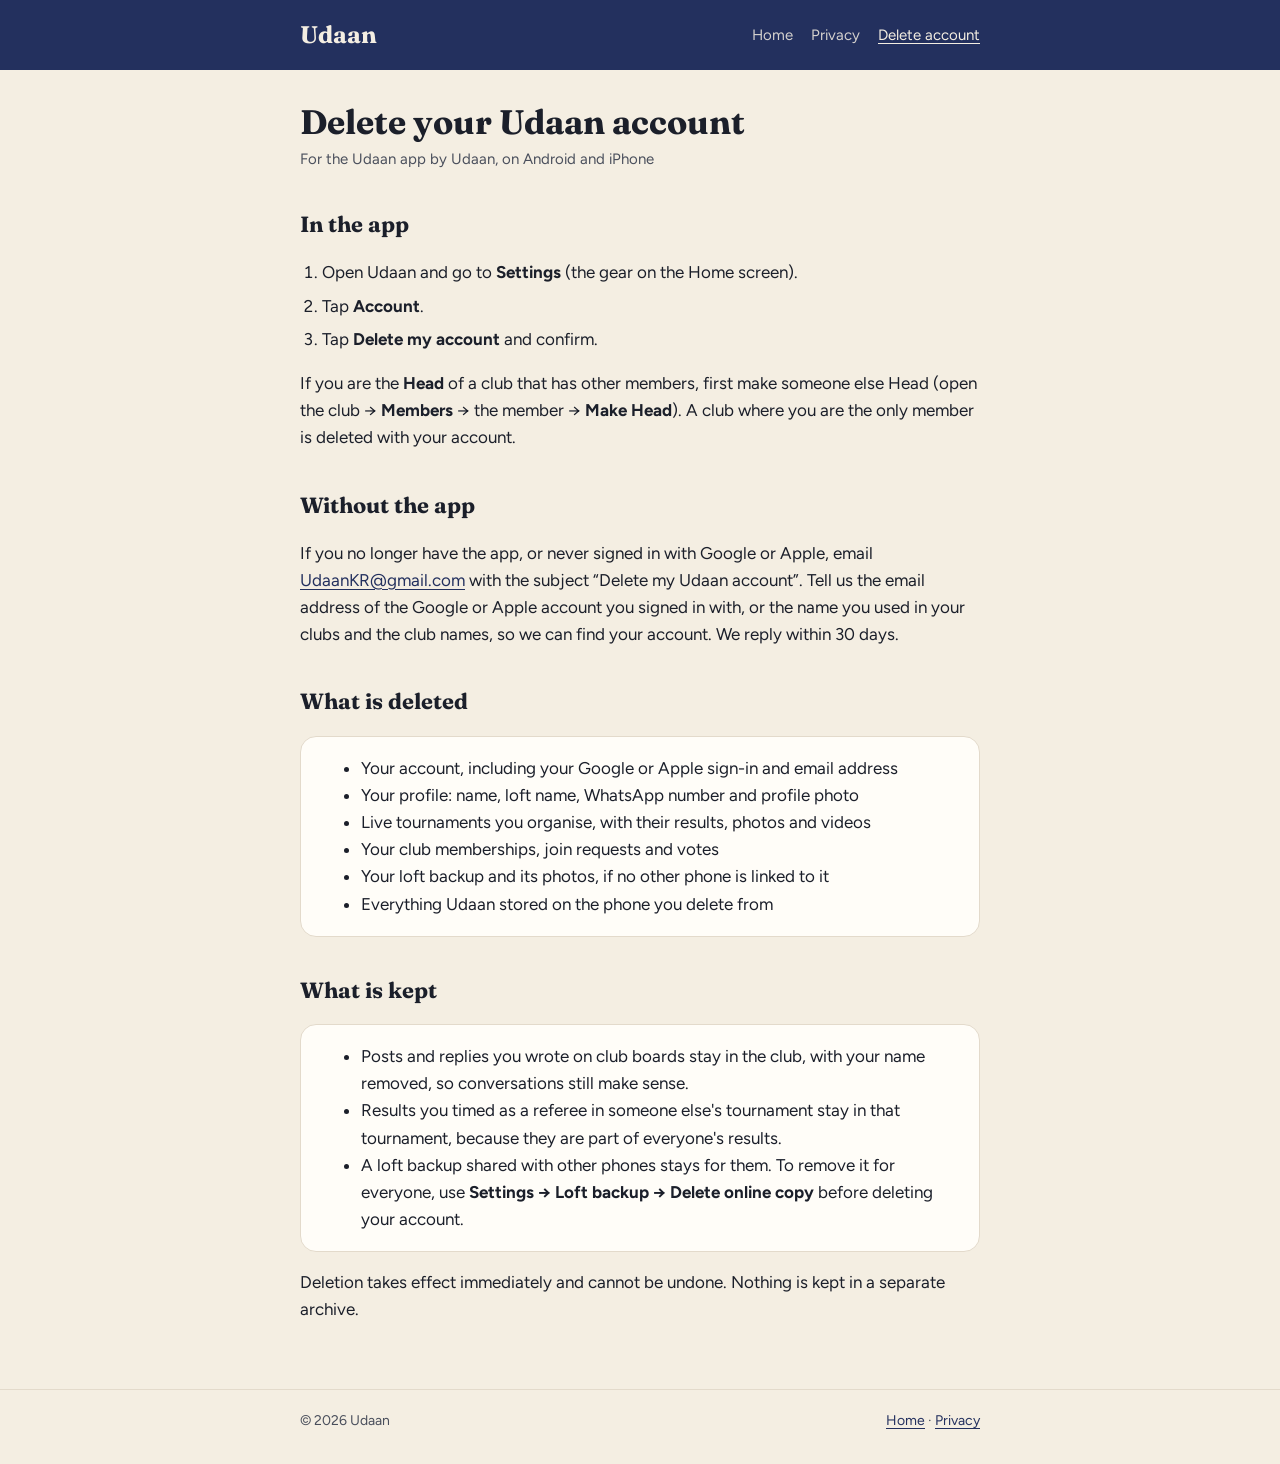
==== delete-account.html @ d3d624a1 "Udaan website: home, privacy policy, account deletion Co-Authored-By: Claude Opus 5.5 <noreply@anthr" ====
<!doctype html>
<html lang="en">
<head>
  <meta charset="utf-8">
  <meta name="viewport" content="width=device-width, initial-scale=1">
  <title>Delete Udaan Account</title>
  <meta name="description" content="How to delete your Udaan account and its data, in the app or by asking us.">
  <link rel="preconnect" href="https://fonts.googleapis.com">
  <link rel="preconnect" href="https://fonts.gstatic.com" crossorigin>
  <link href="https://fonts.googleapis.com/css2?family=Figtree:wght@400;700&family=Fraunces:wght@700&display=swap" rel="stylesheet">
  <link rel="stylesheet" href="style.css">
</head>
<body>
  <header class="site">
    <div class="wrap">
      <a class="brand" href="./">Udaan</a>
      <nav class="site">
        <a href="./">Home</a>
        <a href="privacy.html">Privacy</a>
        <a href="delete-account.html" aria-current="page">Delete account</a>
      </nav>
    </div>
  </header>

  <main>
    <div class="wrap">
      <h1>Delete your Udaan account</h1>
      <p class="meta">For the Udaan app by Udaan, on Android and iPhone</p>

      <h2>In the app</h2>
      <ol class="steps">
        <li>Open Udaan and go to <strong>Settings</strong> (the gear on the Home screen).</li>
        <li>Tap <strong>Account</strong>.</li>
        <li>Tap <strong>Delete my account</strong> and confirm.</li>
      </ol>
      <p>If you are the <strong>Head</strong> of a club that has other members, first make someone else Head (open the
        club → <strong>Members</strong> → the member → <strong>Make Head</strong>). A club where you are the only member is deleted with your account.</p>

      <h2>Without the app</h2>
      <p>If you no longer have the app, or never signed in with Google or Apple, email
        <a href="mailto:UdaanKR@gmail.com?subject=Delete%20my%20Udaan%20account">UdaanKR@gmail.com</a> with the subject
        “Delete my Udaan account”. Tell us the email address of the Google or Apple account you signed in with, or
        the name you used in your clubs and the club names, so we can find your account. We reply within 30 days.</p>

      <h2>What is deleted</h2>
      <div class="card">
        <ul style="margin:0">
          <li>Your account, including your Google or Apple sign-in and email address</li>
          <li>Your profile: name, loft name, WhatsApp number and profile photo</li>
          <li>Live tournaments you organise, with their results, photos and videos</li>
          <li>Your club memberships, join requests and votes</li>
          <li>Your loft backup and its photos, if no other phone is linked to it</li>
          <li>Everything Udaan stored on the phone you delete from</li>
        </ul>
      </div>

      <h2>What is kept</h2>
      <div class="card">
        <ul style="margin:0">
          <li>Posts and replies you wrote on club boards stay in the club, with your name removed, so conversations
            still make sense.</li>
          <li>Results you timed as a referee in someone else's tournament stay in that tournament, because they are
            part of everyone's results.</li>
          <li>A loft backup shared with other phones stays for them. To remove it for everyone, use
            <strong>Settings → Loft backup → Delete online copy</strong> before deleting your account.</li>
        </ul>
      </div>
      <p>Deletion takes effect immediately and cannot be undone. Nothing is kept in a separate archive.</p>
    </div>
  </main>

  <footer class="site">
    <div class="wrap">
      <span>© 2026 Udaan</span>
      <span><a href="./">Home</a> · <a href="privacy.html">Privacy</a></span>
    </div>
  </footer>
</body>
</html>
---- style.css ----
/* Udaan site: the app's sand, indigo and marigold, with Fraunces headings and Figtree text. */
:root {
  --ground: #f4eee2;
  --surface: #fffdf8;
  --sunken: #e9e1d1;
  --line: #e3dacb;
  --ink: #1b1f2a;
  --ink2: #4a4f5c;
  --indigo: #23305e;
  --indigo-soft: #dce2f2;
  --marigold: #e3a03a;
  --brick: #a63d2f;
}

* { box-sizing: border-box; }

html { -webkit-text-size-adjust: 100%; }

body {
  margin: 0;
  background: var(--ground);
  color: var(--ink);
  font: 17px/1.6 'Figtree', system-ui, -apple-system, 'Segoe UI', sans-serif;
}

a { color: var(--indigo); text-underline-offset: 3px; }

.wrap { max-width: 720px; margin: 0 auto; padding: 0 20px; }

header.site { background: var(--indigo); color: #f4eee2; }
header.site .wrap { display: flex; align-items: center; justify-content: space-between; gap: 16px; padding-top: 16px; padding-bottom: 16px; }
header.site a { color: #f4eee2; text-decoration: none; }
.brand { font-family: 'Fraunces', Georgia, serif; font-weight: 700; font-size: 24px; }
nav.site { display: flex; gap: 18px; font-size: 15px; flex-wrap: wrap; }
nav.site a { opacity: 0.85; }
nav.site a:hover, nav.site a[aria-current='page'] { opacity: 1; text-decoration: underline; }

.hero { background: var(--indigo); color: #f4eee2; padding: 40px 0 56px; position: relative; overflow: hidden; }
.hero .sun { position: absolute; right: -70px; top: -90px; width: 220px; height: 220px; border-radius: 50%; background: var(--marigold); opacity: 0.9; }
.hero h1 { font-family: 'Fraunces', Georgia, serif; font-size: 44px; line-height: 1.1; margin: 0 0 8px; position: relative; }
.hero .scripts { font-size: 22px; opacity: 0.8; margin: 0 0 16px; position: relative; }
.hero p.lead { font-size: 19px; max-width: 34em; margin: 0; position: relative; color: #c9d0e6; }

main { padding: 32px 0 48px; }
main h1 { font-family: 'Fraunces', Georgia, serif; font-size: 34px; line-height: 1.2; margin: 0 0 4px; }
main h2 { font-family: 'Fraunces', Georgia, serif; font-size: 22px; margin: 36px 0 8px; }
main h3 { font-size: 17px; margin: 20px 0 4px; }
.meta { color: var(--ink2); font-size: 15px; margin: 0 0 24px; }

.card { background: var(--surface); border: 1px solid var(--line); border-radius: 16px; padding: 18px 20px; margin: 16px 0; }
.card.note { background: var(--indigo-soft); border-color: transparent; }
.grid { display: grid; grid-template-columns: repeat(auto-fit, minmax(200px, 1fr)); gap: 12px; margin: 16px 0; }
.grid .card { margin: 0; }
.grid h3 { margin-top: 0; }

table { width: 100%; border-collapse: collapse; font-size: 15px; background: var(--surface); border-radius: 12px; overflow: hidden; }
th, td { text-align: left; vertical-align: top; padding: 10px 12px; border-bottom: 1px solid var(--line); }
th { background: var(--sunken); font-weight: 700; }
tr:last-child td { border-bottom: 0; }
.table-scroll { overflow-x: auto; margin: 12px 0; border: 1px solid var(--line); border-radius: 12px; }

ol.steps { padding-left: 22px; }
ol.steps li { margin: 6px 0; }

footer.site { border-top: 1px solid var(--line); color: var(--ink2); font-size: 14px; padding: 20px 0 32px; }
footer.site .wrap { display: flex; gap: 16px; flex-wrap: wrap; justify-content: space-between; }

@media (max-width: 520px) {
  body { font-size: 16px; }
  .hero h1 { font-size: 36px; }
  .hero .sun { width: 160px; height: 160px; right: -60px; top: -70px; }
  main h1 { font-size: 28px; }
  header.site .wrap { flex-direction: column; align-items: flex-start; gap: 8px; }
}
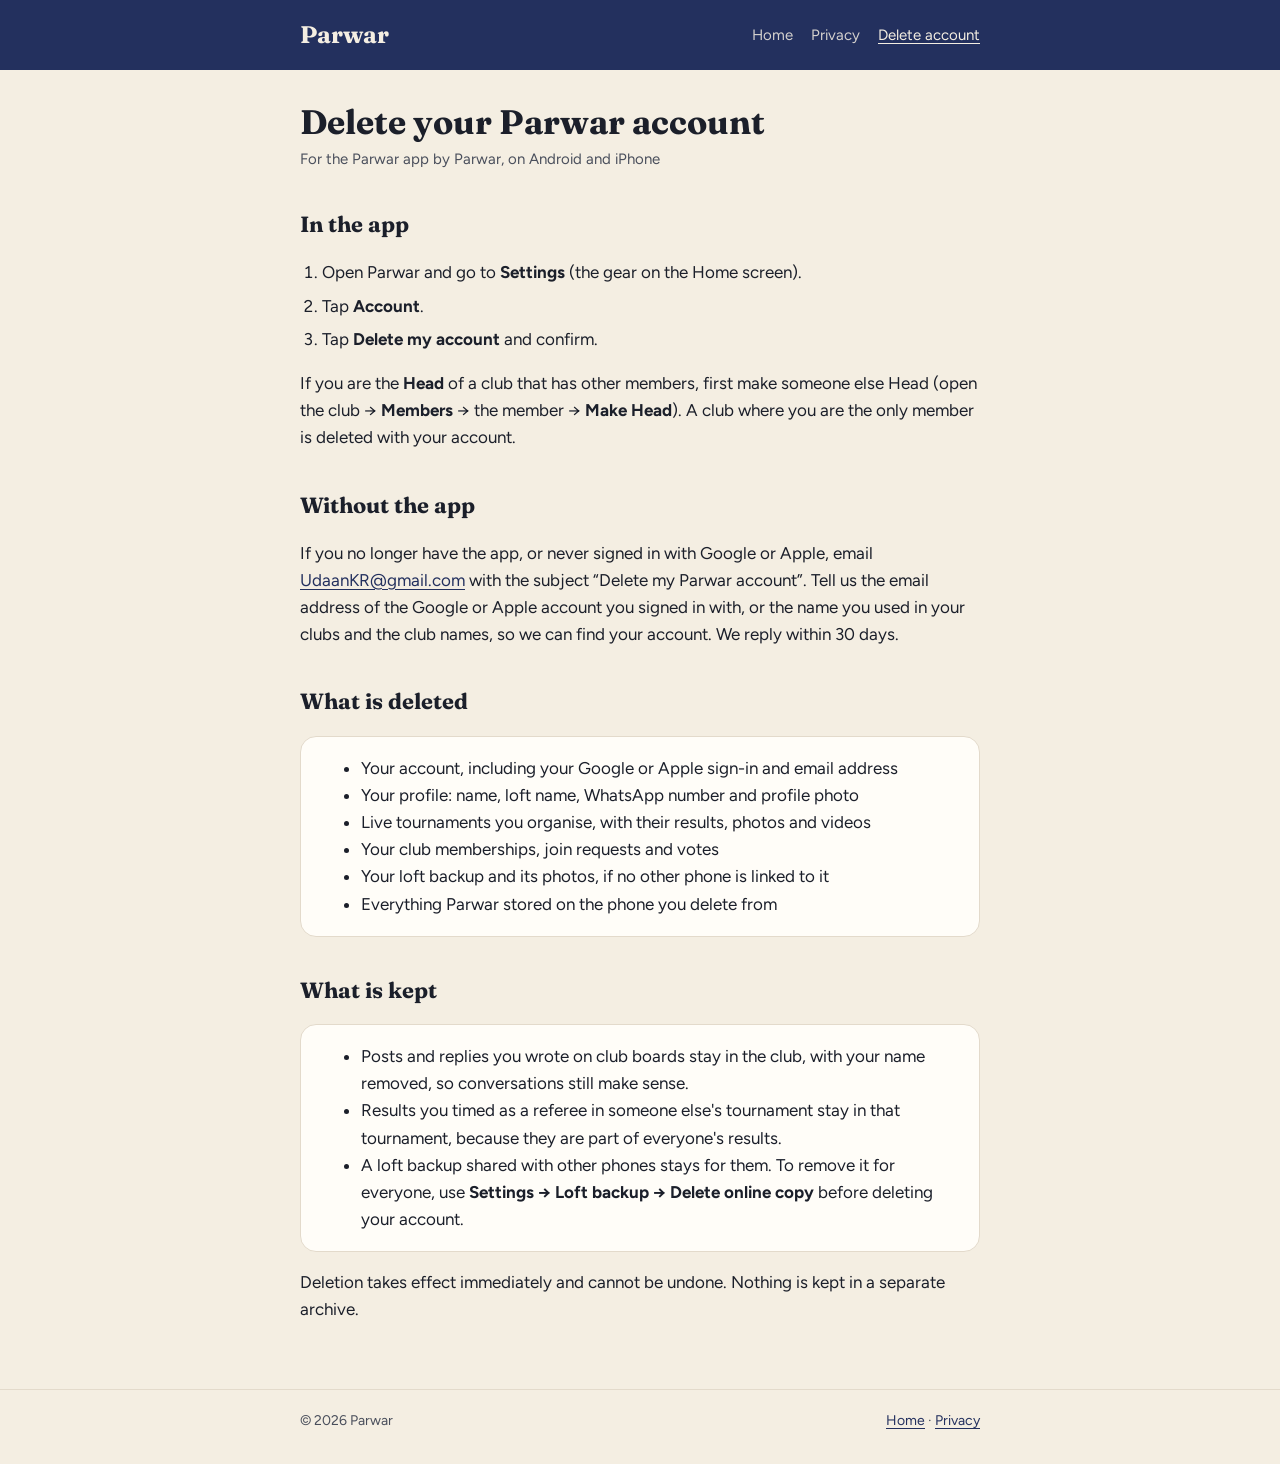
==== commit fbb182c3: "Rename the site from Udaan to Parwar Co-Authored-By: Claude Opus 5.5 <noreply@anthropic.com>" ====
--- a/delete-account.html
+++ b/delete-account.html
@@ -3,8 +3,8 @@
 <head>
   <meta charset="utf-8">
   <meta name="viewport" content="width=device-width, initial-scale=1">
-  <title>Delete Udaan Account</title>
-  <meta name="description" content="How to delete your Udaan account and its data, in the app or by asking us.">
+  <title>Delete Parwar Account</title>
+  <meta name="description" content="How to delete your Parwar account and its data, in the app or by asking us.">
   <link rel="preconnect" href="https://fonts.googleapis.com">
   <link rel="preconnect" href="https://fonts.gstatic.com" crossorigin>
   <link href="https://fonts.googleapis.com/css2?family=Figtree:wght@400;700&family=Fraunces:wght@700&display=swap" rel="stylesheet">
@@ -13,7 +13,7 @@
 <body>
   <header class="site">
     <div class="wrap">
-      <a class="brand" href="./">Udaan</a>
+      <a class="brand" href="./">Parwar</a>
       <nav class="site">
         <a href="./">Home</a>
         <a href="privacy.html">Privacy</a>
@@ -24,12 +24,12 @@
 
   <main>
     <div class="wrap">
-      <h1>Delete your Udaan account</h1>
-      <p class="meta">For the Udaan app by Udaan, on Android and iPhone</p>
+      <h1>Delete your Parwar account</h1>
+      <p class="meta">For the Parwar app by Parwar, on Android and iPhone</p>
 
       <h2>In the app</h2>
       <ol class="steps">
-        <li>Open Udaan and go to <strong>Settings</strong> (the gear on the Home screen).</li>
+        <li>Open Parwar and go to <strong>Settings</strong> (the gear on the Home screen).</li>
         <li>Tap <strong>Account</strong>.</li>
         <li>Tap <strong>Delete my account</strong> and confirm.</li>
       </ol>
@@ -38,8 +38,8 @@
 
       <h2>Without the app</h2>
       <p>If you no longer have the app, or never signed in with Google or Apple, email
-        <a href="mailto:UdaanKR@gmail.com?subject=Delete%20my%20Udaan%20account">UdaanKR@gmail.com</a> with the subject
-        “Delete my Udaan account”. Tell us the email address of the Google or Apple account you signed in with, or
+        <a href="mailto:UdaanKR@gmail.com?subject=Delete%20my%20Parwar%20account">UdaanKR@gmail.com</a> with the subject
+        “Delete my Parwar account”. Tell us the email address of the Google or Apple account you signed in with, or
         the name you used in your clubs and the club names, so we can find your account. We reply within 30 days.</p>
 
       <h2>What is deleted</h2>
@@ -50,7 +50,7 @@
           <li>Live tournaments you organise, with their results, photos and videos</li>
           <li>Your club memberships, join requests and votes</li>
           <li>Your loft backup and its photos, if no other phone is linked to it</li>
-          <li>Everything Udaan stored on the phone you delete from</li>
+          <li>Everything Parwar stored on the phone you delete from</li>
         </ul>
       </div>
 
@@ -71,7 +71,7 @@
 
   <footer class="site">
     <div class="wrap">
-      <span>© 2026 Udaan</span>
+      <span>© 2026 Parwar</span>
       <span><a href="./">Home</a> · <a href="privacy.html">Privacy</a></span>
     </div>
   </footer>
--- a/style.css
+++ b/style.css
@@ -1,4 +1,4 @@
-/* Udaan site: the app's sand, indigo and marigold, with Fraunces headings and Figtree text. */
+/* Parwar site: the app's sand, indigo and marigold, with Fraunces headings and Figtree text. */
 :root {
   --ground: #f4eee2;
   --surface: #fffdf8;
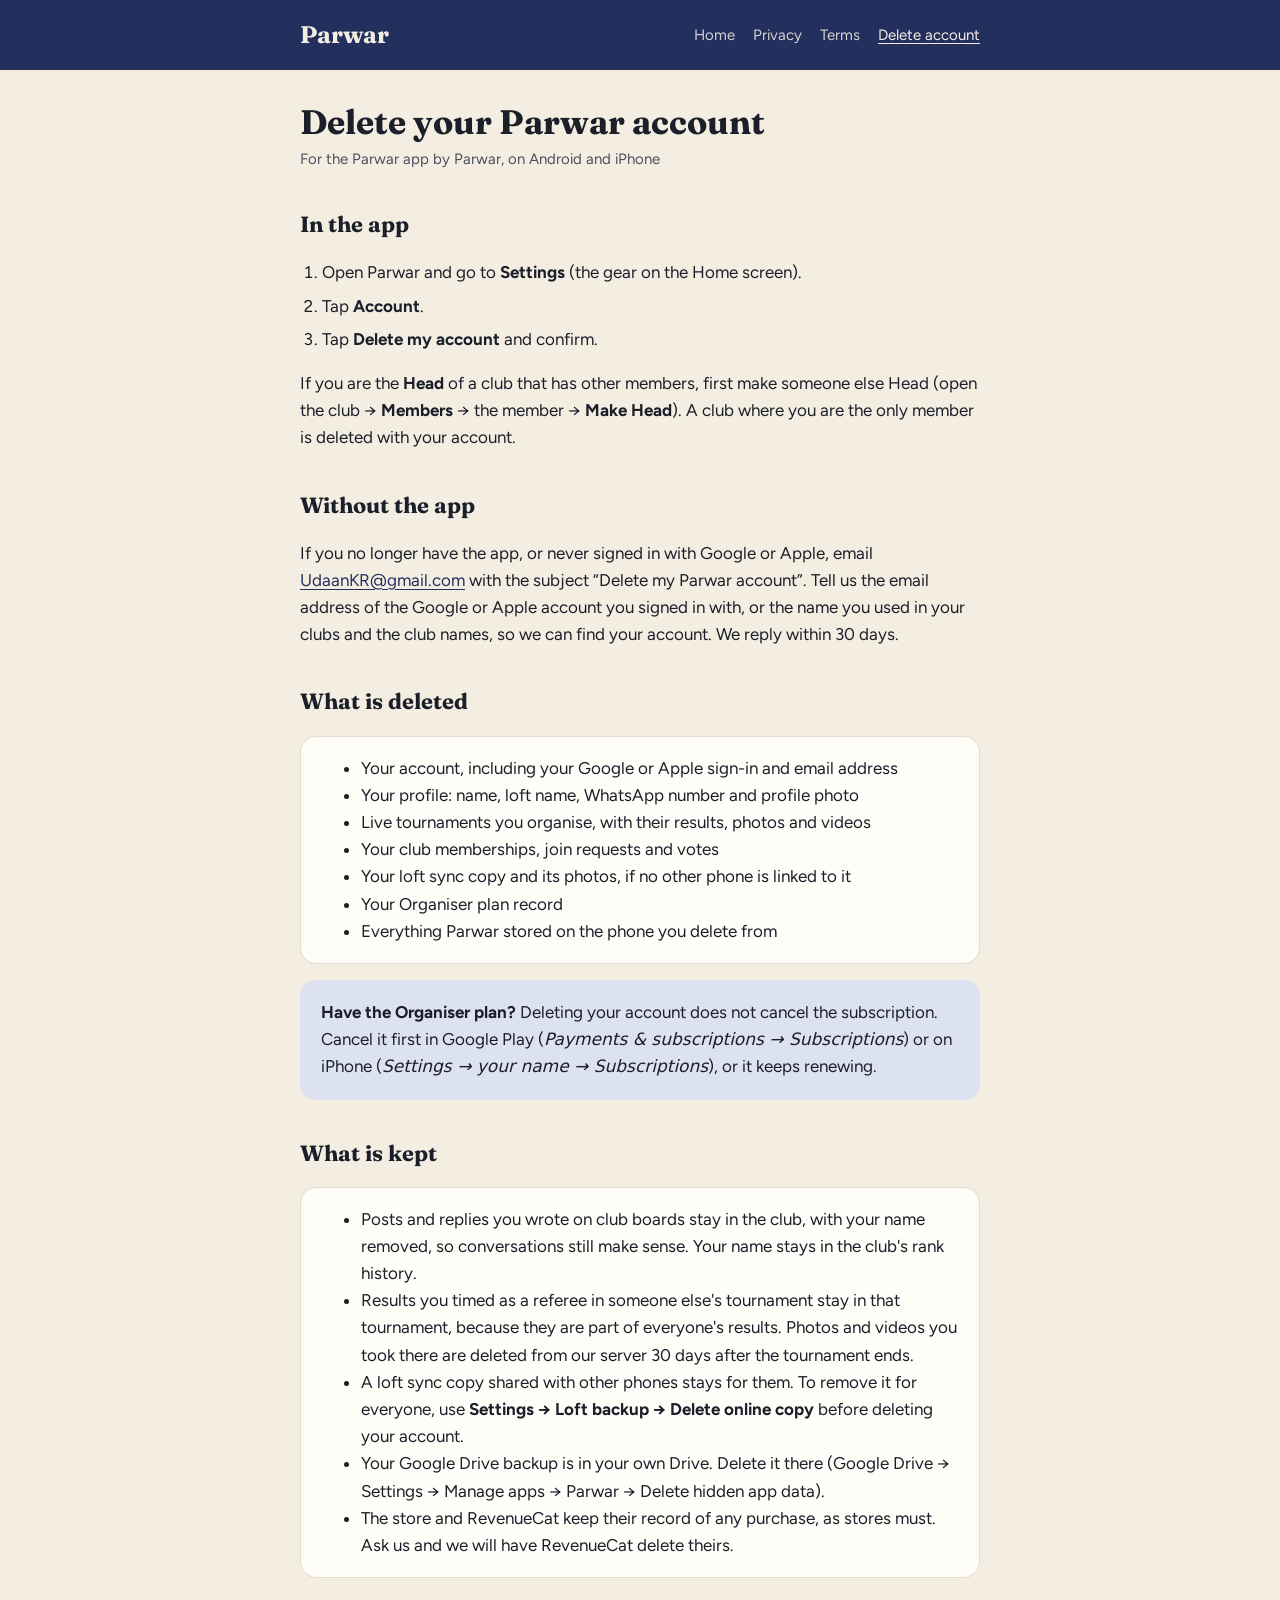
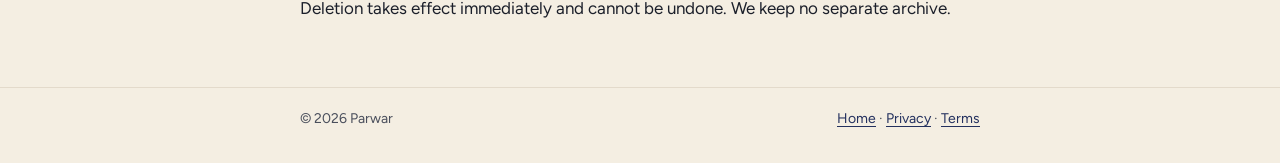
==== commit a83d3a62: "Add terms of use; update the privacy policy and account deletion - terms.html: the Organiser plan (m" ====
--- a/delete-account.html
+++ b/delete-account.html
@@ -17,6 +17,7 @@
       <nav class="site">
         <a href="./">Home</a>
         <a href="privacy.html">Privacy</a>
+        <a href="terms.html">Terms</a>
         <a href="delete-account.html" aria-current="page">Delete account</a>
       </nav>
     </div>
@@ -49,30 +50,42 @@
           <li>Your profile: name, loft name, WhatsApp number and profile photo</li>
           <li>Live tournaments you organise, with their results, photos and videos</li>
           <li>Your club memberships, join requests and votes</li>
-          <li>Your loft backup and its photos, if no other phone is linked to it</li>
+          <li>Your loft sync copy and its photos, if no other phone is linked to it</li>
+          <li>Your Organiser plan record</li>
           <li>Everything Parwar stored on the phone you delete from</li>
         </ul>
+      </div>
+
+      <div class="card note">
+        <p style="margin:0"><strong>Have the Organiser plan?</strong> Deleting your account does not cancel the
+          subscription. Cancel it first in Google Play (<em>Payments &amp; subscriptions → Subscriptions</em>) or on
+          iPhone (<em>Settings → your name → Subscriptions</em>), or it keeps renewing.</p>
       </div>
 
       <h2>What is kept</h2>
       <div class="card">
         <ul style="margin:0">
           <li>Posts and replies you wrote on club boards stay in the club, with your name removed, so conversations
-            still make sense.</li>
+            still make sense. Your name stays in the club's rank history.</li>
           <li>Results you timed as a referee in someone else's tournament stay in that tournament, because they are
-            part of everyone's results.</li>
-          <li>A loft backup shared with other phones stays for them. To remove it for everyone, use
+            part of everyone's results. Photos and videos you took there are deleted from our server 30 days after the
+            tournament ends.</li>
+          <li>A loft sync copy shared with other phones stays for them. To remove it for everyone, use
             <strong>Settings → Loft backup → Delete online copy</strong> before deleting your account.</li>
+          <li>Your Google Drive backup is in your own Drive. Delete it there (Google Drive → Settings → Manage apps →
+            Parwar → Delete hidden app data).</li>
+          <li>The store and RevenueCat keep their record of any purchase, as stores must. Ask us and we will have
+            RevenueCat delete theirs.</li>
         </ul>
       </div>
-      <p>Deletion takes effect immediately and cannot be undone. Nothing is kept in a separate archive.</p>
+      <p>Deletion takes effect immediately and cannot be undone. We keep no separate archive.</p>
     </div>
   </main>
 
   <footer class="site">
     <div class="wrap">
       <span>© 2026 Parwar</span>
-      <span><a href="./">Home</a> · <a href="privacy.html">Privacy</a></span>
+      <span><a href="./">Home</a> · <a href="privacy.html">Privacy</a> · <a href="terms.html">Terms</a></span>
     </div>
   </footer>
 </body>
